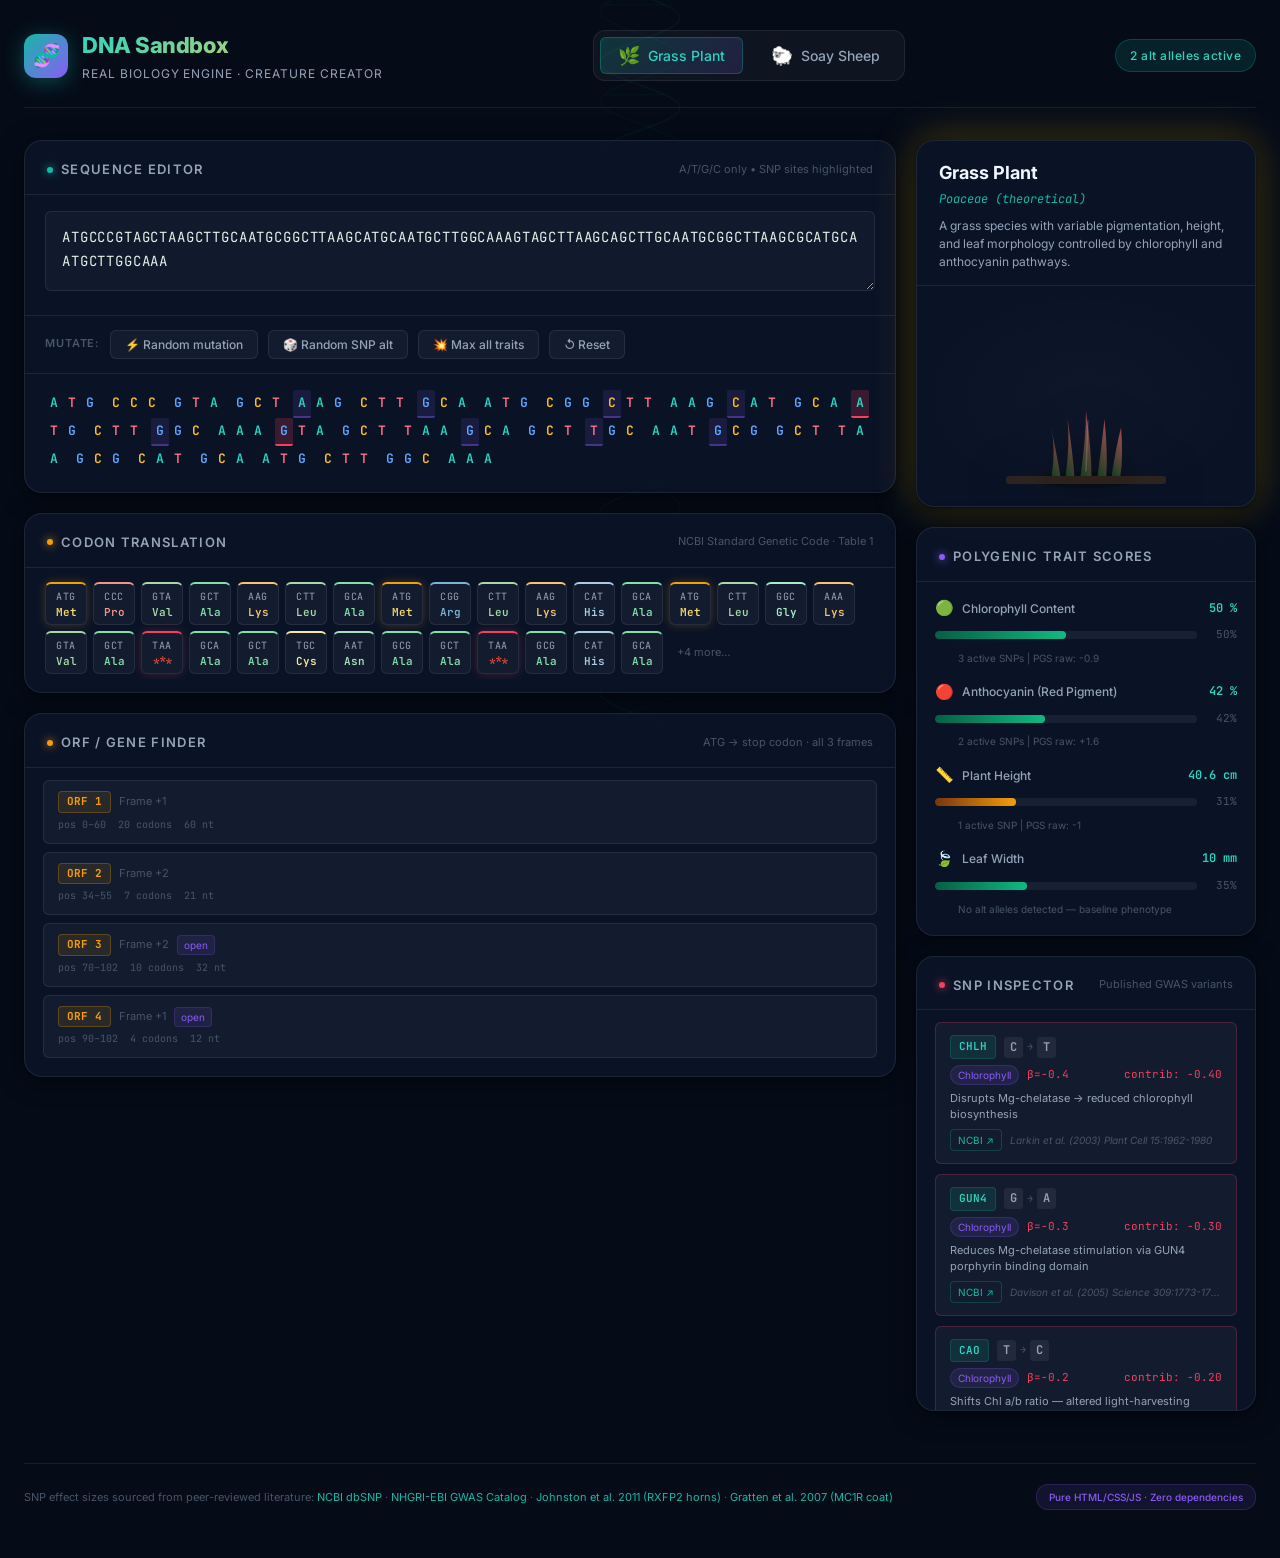
==== index.html @ c13b2281 "Initial commit: DNA Sandbox — Creature Creator with real biology engine - index.html: full app shell" ====
<!DOCTYPE html>
<html lang="en">
<head>
  <meta charset="UTF-8" />
  <meta name="viewport" content="width=device-width, initial-scale=1.0" />
  <title>DNA Sandbox — Creature Creator | Real Biology Engine</title>
  <meta name="description" content="Edit base pairs and watch real genetic traits change in real time. A scientifically grounded genotype-to-phenotype simulation using published GWAS effect sizes." />
  <link rel="stylesheet" href="css/main.css" />
</head>
<body>

<!-- Helix background canvas -->
<canvas id="helix-canvas" aria-hidden="true"></canvas>

<!-- Floating SNP tooltip -->
<div id="snp-tooltip" role="tooltip" aria-live="polite"></div>

<!-- Mutation flash notification -->
<div id="mutation-flash" role="status" aria-live="polite"></div>

<div class="app-wrapper">

  <!-- ── Header ─────────────────────────────────────────────────────────── -->
  <header class="app-header">
    <div class="header-brand">
      <div class="brand-icon">🧬</div>
      <div>
        <div class="brand-title">DNA Sandbox</div>
        <div class="brand-subtitle">Real Biology Engine · Creature Creator</div>
      </div>
    </div>

    <div class="org-switcher" role="group" aria-label="Organism selector">
      <button class="org-btn active" id="btn-plant" data-organism="plant">
        <span class="org-icon">🌿</span>
        <span>Grass Plant</span>
      </button>
      <button class="org-btn" id="btn-animal" data-organism="animal">
        <span class="org-icon">🐑</span>
        <span>Soay Sheep</span>
      </button>
    </div>

    <div id="snp-count-badge" aria-live="polite">Loading…</div>
  </header>

  <!-- ── Main grid ──────────────────────────────────────────────────────── -->
  <main class="main-grid">

    <!-- Left column: sequence editor + panels -->
    <div class="left-col">

      <!-- Sequence Editor -->
      <section class="glass-card seq-editor-card" aria-labelledby="seq-editor-title">
        <div class="card-header">
          <h1 class="card-title" id="seq-editor-title">
            <span class="card-title-dot"></span>
            Sequence Editor
          </h1>
          <span style="font-size:11px;color:var(--text-muted)">A/T/G/C only • SNP sites highlighted</span>
        </div>
        <div class="card-body">
          <div class="seq-textarea-wrap">
            <textarea
              id="seq-input"
              aria-label="DNA sequence input — type A, T, G, or C"
              placeholder="Type or paste a DNA sequence: ATGCCCGTAGCT…"
              spellcheck="false"
              autocomplete="off"
              autocorrect="off"
              autocapitalize="characters"
            ></textarea>
          </div>

          <!-- Mutation toolbar -->
          <div class="mutation-toolbar">
            <label>Mutate:</label>
            <button class="mut-btn" id="btn-random-mut" data-mutate="random"
                    title="Inject a random point mutation">⚡ Random mutation</button>
            <button class="mut-btn highlight" id="btn-snp-alt" data-mutate="snp-alt"
                    title="Flip a random SNP site to its alt allele">🎲 Random SNP alt</button>
            <button class="mut-btn highlight" id="btn-all-alt" data-mutate="all-alt"
                    title="Set ALL SNP sites to their alt alleles">💥 Max all traits</button>
            <button class="mut-btn danger" id="btn-reset" data-mutate="reset"
                    title="Reset to reference sequence">↺ Reset</button>
          </div>

          <!-- Colorized sequence display -->
          <div class="seq-display-wrap" aria-label="Colorized base view with SNP hotspots">
            <div id="seq-display" role="region"></div>
          </div>
        </div>
      </section>

      <!-- Codon Strip -->
      <section class="glass-card" aria-labelledby="codon-strip-title">
        <div class="card-header">
          <h2 class="card-title" id="codon-strip-title">
            <span class="card-title-dot" style="background:var(--amber);box-shadow:0 0 8px var(--amber)"></span>
            Codon Translation
          </h2>
          <span style="font-size:11px;color:var(--text-muted)">NCBI Standard Genetic Code · Table 1</span>
        </div>
        <div class="codon-strip-wrap">
          <div id="codon-strip" role="list" aria-label="Codon to amino acid translation"></div>
        </div>
      </section>

      <!-- Gene Finder -->
      <section class="glass-card" aria-labelledby="gene-finder-title">
        <div class="card-header">
          <h2 class="card-title" id="gene-finder-title">
            <span class="card-title-dot" style="background:var(--amber);box-shadow:0 0 8px var(--amber)"></span>
            ORF / Gene Finder
          </h2>
          <span style="font-size:11px;color:var(--text-muted)">ATG → stop codon · all 3 frames</span>
        </div>
        <div class="gene-panel-wrap">
          <div id="gene-list" role="list" aria-label="Open reading frames detected in sequence"></div>
        </div>
      </section>

    </div><!-- /left-col -->

    <!-- Right column: organism + traits + SNP inspector -->
    <div class="right-col">

      <!-- Organism renderer card -->
      <section class="glass-card" id="organism-card" aria-labelledby="organism-card-title">
        <div class="organism-info">
          <h2 id="organism-name">Grass Plant</h2>
          <div class="sci-name" id="organism-sci">Poaceae (theoretical)</div>
          <div class="org-desc" id="organism-desc">Loading organism data…</div>
        </div>
        <div class="svg-canvas-wrap">
          <svg id="organism-svg" viewBox="0 0 200 180" xmlns="http://www.w3.org/2000/svg"
               role="img" aria-label="Live organism phenotype render based on your DNA sequence">
          </svg>
        </div>
      </section>

      <!-- Trait scoreboard -->
      <section class="glass-card" aria-labelledby="trait-board-title">
        <div class="card-header">
          <h2 class="card-title" id="trait-board-title">
            <span class="card-title-dot" style="background:var(--violet);box-shadow:0 0 8px var(--violet)"></span>
            Polygenic Trait Scores
          </h2>
        </div>
        <div class="trait-board-wrap">
          <div id="trait-board" role="list" aria-label="Trait scores computed from polygenic scoring"></div>
        </div>
      </section>

      <!-- SNP Inspector -->
      <section class="glass-card" aria-labelledby="snp-inspector-title">
        <div class="card-header">
          <h2 class="card-title" id="snp-inspector-title">
            <span class="card-title-dot" style="background:var(--rose);box-shadow:0 0 8px var(--rose)"></span>
            SNP Inspector
          </h2>
          <span style="font-size:11px;color:var(--text-muted)">Published GWAS variants</span>
        </div>
        <div class="snp-panel-wrap">
          <div id="snp-list" role="list" aria-label="Detected SNPs with effect sizes and citations"></div>
        </div>
      </section>

    </div><!-- /right-col -->

  </main><!-- /main-grid -->

  <!-- ── Footer ─────────────────────────────────────────────────────────── -->
  <footer class="app-footer">
    <div class="footer-text">
      SNP effect sizes sourced from peer-reviewed literature:
      <a href="https://www.ncbi.nlm.nih.gov/snp/" target="_blank">NCBI dbSNP</a> ·
      <a href="https://www.ebi.ac.uk/gwas/" target="_blank">NHGRI-EBI GWAS Catalog</a> ·
      <a href="https://doi.org/10.1126/science.1197170" target="_blank">Johnston et al. 2011 (RXFP2 horns)</a> ·
      <a href="https://doi.org/10.1534/genetics.106.067447" target="_blank">Gratten et al. 2007 (MC1R coat)</a>
    </div>
    <div class="footer-badge">Pure HTML/CSS/JS · Zero dependencies</div>
  </footer>

</div><!-- /app-wrapper -->

<!-- JS modules (load order matters) -->
<script src="js/codon-table.js"></script>
<script src="js/gene-parser.js"></script>
<script src="js/snp-scanner.js"></script>
<script src="js/polygenic-score.js"></script>
<script src="js/renderer.js"></script>
<script src="js/app.js"></script>

</body>
</html>
---- css/main.css ----
/* ═══════════════════════════════════════════════════════════════════════════
   DNA Sandbox — main.css
   Design: Deep navy / lab-dark, bioluminescent teal + amber, glassmorphism
   Fonts: JetBrains Mono (DNA), Inter (UI)
   ═══════════════════════════════════════════════════════════════════════════ */

@import url('https://fonts.googleapis.com/css2?family=Inter:wght@300;400;500;600;700;800&family=JetBrains+Mono:wght@400;500;600&display=swap');

/* ── Tokens ──────────────────────────────────────────────────────────────── */
:root {
  --bg-base:        #050c18;
  --bg-surface:     #0a1628;
  --bg-card:        rgba(12, 22, 42, 0.85);
  --bg-glass:       rgba(255, 255, 255, 0.04);
  --bg-glass-hover: rgba(255, 255, 255, 0.07);

  --border:         rgba(255, 255, 255, 0.08);
  --border-glow:    rgba(20, 184, 166, 0.3);

  --teal:           #14b8a6;
  --teal-bright:    #2dd4bf;
  --teal-dim:       #0f766e;
  --amber:          #f59e0b;
  --amber-soft:     #fcd34d;
  --violet:         #8b5cf6;
  --rose:           #f43f5e;
  --emerald:        #10b981;

  --text-primary:   #f0f6ff;
  --text-secondary: #94a3b8;
  --text-muted:     #475569;
  --text-mono:      #e2f0ea;

  /* Base colors for DNA bases */
  --base-a: #2dd4bf;
  --base-t: #fb7185;
  --base-g: #60a5fa;
  --base-c: #fbbf24;

  --radius-sm:  6px;
  --radius-md:  12px;
  --radius-lg:  18px;
  --radius-xl:  24px;

  --shadow-card: 0 4px 24px rgba(0,0,0,0.6), 0 1px 3px rgba(0,0,0,0.4);
  --shadow-glow: 0 0 30px rgba(20,184,166,0.2);

  --transition: 0.2s cubic-bezier(0.4,0,0.2,1);
}

/* ── Reset & base ────────────────────────────────────────────────────────── */
*, *::before, *::after { box-sizing: border-box; margin: 0; padding: 0; }

html { scroll-behavior: smooth; }

body {
  font-family: 'Inter', system-ui, sans-serif;
  background: var(--bg-base);
  color: var(--text-primary);
  min-height: 100vh;
  overflow-x: hidden;
  line-height: 1.6;
}

/* ── Helix background ────────────────────────────────────────────────────── */
#helix-canvas {
  position: fixed;
  inset: 0;
  pointer-events: none;
  z-index: 0;
}

/* ── Layout ──────────────────────────────────────────────────────────────── */
.app-wrapper {
  position: relative;
  z-index: 1;
  max-width: 1440px;
  margin: 0 auto;
  padding: 0 24px 48px;
}

/* ── Header ──────────────────────────────────────────────────────────────── */
.app-header {
  display: flex;
  align-items: center;
  justify-content: space-between;
  padding: 28px 0 24px;
  border-bottom: 1px solid var(--border);
  margin-bottom: 32px;
  gap: 20px;
  flex-wrap: wrap;
}

.header-brand {
  display: flex;
  align-items: center;
  gap: 14px;
}

.brand-icon {
  width: 44px;
  height: 44px;
  background: linear-gradient(135deg, var(--teal), var(--violet));
  border-radius: var(--radius-md);
  display: flex;
  align-items: center;
  justify-content: center;
  font-size: 22px;
  box-shadow: 0 4px 20px rgba(20,184,166,0.35);
}

.brand-title {
  font-size: 22px;
  font-weight: 800;
  letter-spacing: -0.02em;
  background: linear-gradient(135deg, var(--teal-bright), var(--amber-soft));
  -webkit-background-clip: text;
  -webkit-text-fill-color: transparent;
  background-clip: text;
}

.brand-subtitle {
  font-size: 12px;
  color: var(--text-secondary);
  font-weight: 400;
  letter-spacing: 0.08em;
  text-transform: uppercase;
  margin-top: 1px;
}

/* Organism switcher */
.org-switcher {
  display: flex;
  gap: 10px;
  background: var(--bg-glass);
  padding: 6px;
  border-radius: var(--radius-md);
  border: 1px solid var(--border);
}

.org-btn {
  display: flex;
  align-items: center;
  gap: 8px;
  padding: 8px 18px;
  border-radius: var(--radius-sm);
  border: none;
  background: transparent;
  color: var(--text-secondary);
  font-family: 'Inter', sans-serif;
  font-size: 14px;
  font-weight: 500;
  cursor: pointer;
  transition: all var(--transition);
}

.org-btn:hover {
  color: var(--text-primary);
  background: var(--bg-glass-hover);
}

.org-btn.active {
  background: linear-gradient(135deg, rgba(20,184,166,0.2), rgba(139,92,246,0.15));
  color: var(--teal-bright);
  box-shadow: inset 0 0 0 1px rgba(20,184,166,0.3);
}

.org-btn .org-icon { font-size: 18px; }

/* Stats badge */
#snp-count-badge {
  font-size: 12px;
  padding: 6px 14px;
  border-radius: 20px;
  background: rgba(20,184,166,0.12);
  border: 1px solid rgba(20,184,166,0.25);
  color: var(--teal-bright);
  font-weight: 500;
  letter-spacing: 0.04em;
}

/* ── Main grid ───────────────────────────────────────────────────────────── */
.main-grid {
  display: grid;
  grid-template-columns: 1fr 340px;
  grid-template-rows: auto auto;
  gap: 20px;
}

.left-col { display: flex; flex-direction: column; gap: 20px; }
.right-col { display: flex; flex-direction: column; gap: 20px; }

/* ── Glass card ──────────────────────────────────────────────────────────── */
.glass-card {
  background: var(--bg-card);
  backdrop-filter: blur(20px);
  -webkit-backdrop-filter: blur(20px);
  border: 1px solid var(--border);
  border-radius: var(--radius-lg);
  box-shadow: var(--shadow-card);
  overflow: hidden;
  transition: box-shadow var(--transition);
}

.glass-card:hover {
  box-shadow: var(--shadow-card), var(--shadow-glow);
}

.card-header {
  display: flex;
  align-items: center;
  justify-content: space-between;
  padding: 18px 22px 14px;
  border-bottom: 1px solid var(--border);
}

.card-title {
  font-size: 13px;
  font-weight: 600;
  letter-spacing: 0.1em;
  text-transform: uppercase;
  color: var(--text-secondary);
  display: flex;
  align-items: center;
  gap: 8px;
}

.card-title-dot {
  width: 6px;
  height: 6px;
  border-radius: 50%;
  background: var(--teal);
  box-shadow: 0 0 8px var(--teal);
  animation: pulse-dot 2s ease-in-out infinite;
}

@keyframes pulse-dot {
  0%, 100% { opacity: 1; transform: scale(1); }
  50%       { opacity: 0.5; transform: scale(0.85); }
}

/* ── Sequence editor ─────────────────────────────────────────────────────── */
.seq-editor-card .card-body { display: flex; flex-direction: column; gap: 0; }

.seq-textarea-wrap {
  padding: 16px 20px;
  border-bottom: 1px solid var(--border);
  position: relative;
}

#seq-input {
  width: 100%;
  font-family: 'JetBrains Mono', monospace;
  font-size: 14px;
  line-height: 1.7;
  color: var(--text-mono);
  background: rgba(255,255,255,0.03);
  border: 1px solid var(--border);
  border-radius: var(--radius-sm);
  padding: 14px 16px;
  resize: vertical;
  min-height: 80px;
  max-height: 160px;
  outline: none;
  transition: border-color var(--transition), box-shadow var(--transition);
  letter-spacing: 0.06em;
}

#seq-input::placeholder { color: var(--text-muted); }

#seq-input:focus {
  border-color: rgba(20,184,166,0.5);
  box-shadow: 0 0 0 3px rgba(20,184,166,0.1);
}

/* Mutation toolbar */
.mutation-toolbar {
  display: flex;
  align-items: center;
  gap: 10px;
  padding: 14px 20px;
  border-bottom: 1px solid var(--border);
  flex-wrap: wrap;
}

.mutation-toolbar label {
  font-size: 11px;
  text-transform: uppercase;
  letter-spacing: 0.08em;
  color: var(--text-muted);
  font-weight: 600;
  white-space: nowrap;
}

.mut-btn {
  padding: 6px 14px;
  border-radius: var(--radius-sm);
  border: 1px solid var(--border);
  background: var(--bg-glass);
  color: var(--text-secondary);
  font-family: 'Inter', sans-serif;
  font-size: 12px;
  font-weight: 500;
  cursor: pointer;
  transition: all var(--transition);
}

.mut-btn:hover {
  border-color: rgba(20,184,166,0.4);
  color: var(--teal-bright);
  background: rgba(20,184,166,0.08);
}

.mut-btn.danger:hover {
  border-color: rgba(244,63,94,0.4);
  color: var(--rose);
  background: rgba(244,63,94,0.08);
}

.mut-btn.highlight:hover {
  border-color: rgba(245,158,11,0.4);
  color: var(--amber);
  background: rgba(245,158,11,0.08);
}

/* Mutation flash */
#mutation-flash {
  position: fixed;
  bottom: 24px;
  left: 50%;
  transform: translateX(-50%) translateY(20px);
  background: rgba(20,184,166,0.15);
  border: 1px solid rgba(20,184,166,0.4);
  backdrop-filter: blur(12px);
  color: var(--teal-bright);
  padding: 10px 22px;
  border-radius: 40px;
  font-size: 13px;
  font-weight: 500;
  opacity: 0;
  pointer-events: none;
  transition: opacity 0.3s ease, transform 0.3s ease;
  z-index: 1000;
  white-space: nowrap;
}

#mutation-flash.visible {
  opacity: 1;
  transform: translateX(-50%) translateY(0);
}

/* Sequence display */
.seq-display-wrap {
  padding: 16px 20px 20px;
  max-height: 180px;
  overflow-y: auto;
  overflow-x: auto;
}

#seq-display {
  font-family: 'JetBrains Mono', monospace;
  font-size: 13px;
  line-height: 2;
  letter-spacing: 0.04em;
  display: flex;
  flex-wrap: wrap;
  gap: 0;
}

.base {
  display: inline-block;
  width: 18px;
  text-align: center;
  border-radius: 3px;
  font-weight: 600;
  cursor: default;
  transition: all 0.15s ease;
}

.base:hover { transform: scale(1.2); z-index: 2; }

.base-a { color: var(--base-a); }
.base-t { color: var(--base-t); }
.base-g { color: var(--base-g); }
.base-c { color: var(--base-c); }

.codon-gap {
  display: inline-block;
  width: 8px;
}

/* SNP highlighting */
.snp-ref {
  background: rgba(139,92,246,0.12);
  border-bottom: 2px solid rgba(139,92,246,0.4);
  border-radius: 2px;
}

.snp-alt {
  background: rgba(244,63,94,0.2);
  border-bottom: 2.5px solid var(--rose);
  border-radius: 2px;
  animation: snp-pulse 1.4s ease-in-out infinite;
}

@keyframes snp-pulse {
  0%, 100% { background: rgba(244,63,94,0.2); }
  50%       { background: rgba(244,63,94,0.35); }
}

.placeholder-text { color: var(--text-muted); font-style: italic; }

/* ── Codon strip ─────────────────────────────────────────────────────────── */
.codon-strip-wrap {
  padding: 14px 20px 18px;
  overflow-x: auto;
}

#codon-strip {
  display: flex;
  flex-wrap: wrap;
  gap: 6px;
}

.codon-chip {
  display: flex;
  flex-direction: column;
  align-items: center;
  background: rgba(255,255,255,0.04);
  border: 1px solid var(--border);
  border-top: 2.5px solid var(--chip-color, rgba(255,255,255,0.2));
  border-radius: var(--radius-sm);
  padding: 5px 8px;
  min-width: 42px;
  cursor: default;
  transition: all 0.15s;
}

.codon-chip:hover {
  background: rgba(255,255,255,0.08);
  transform: translateY(-2px);
}

.codon-chip.start-codon { border-top-color: var(--amber); box-shadow: 0 0 8px rgba(245,158,11,0.25); }
.codon-chip.stop-codon  { border-top-color: var(--rose);  box-shadow: 0 0 8px rgba(244,63,94,0.25);  }

.codon-seq {
  font-family: 'JetBrains Mono', monospace;
  font-size: 10px;
  color: var(--text-secondary);
  letter-spacing: 0.04em;
}

.codon-aa {
  font-family: 'JetBrains Mono', monospace;
  font-size: 11px;
  font-weight: 600;
  color: var(--chip-color, var(--text-primary));
  line-height: 1.3;
}

.codon-more {
  display: flex;
  align-items: center;
  color: var(--text-muted);
  font-size: 11px;
  padding: 4px 8px;
}

/* ── Organism card ───────────────────────────────────────────────────────── */
#organism-card {
  --glow-color: rgba(34, 197, 94, 0.4);
  box-shadow: var(--shadow-card), 0 0 40px var(--glow-color);
  transition: box-shadow 0.5s ease;
}

.organism-info {
  padding: 18px 22px 14px;
  border-bottom: 1px solid var(--border);
}

.organism-info h2 {
  font-size: 18px;
  font-weight: 700;
  color: var(--text-primary);
  margin-bottom: 2px;
}

.organism-info .sci-name {
  font-style: italic;
  color: var(--teal);
  font-size: 12px;
  margin-bottom: 8px;
  font-family: 'JetBrains Mono', monospace;
}

.organism-info .org-desc {
  font-size: 12px;
  color: var(--text-secondary);
  line-height: 1.5;
}

/* SVG canvas container */
.svg-canvas-wrap {
  padding: 20px;
  display: flex;
  align-items: center;
  justify-content: center;
  min-height: 200px;
  position: relative;
  background: radial-gradient(ellipse at center, rgba(255,255,255,0.02) 0%, transparent 70%);
}

#organism-svg {
  width: 200px;
  height: 180px;
  overflow: visible;
  filter: drop-shadow(0 4px 20px rgba(0,0,0,0.5));
  transition: filter 0.4s ease;
}

/* ── Trait scoreboard ────────────────────────────────────────────────────── */
.trait-board-wrap { padding: 14px 18px 18px; display: flex; flex-direction: column; gap: 14px; }

#trait-board { display: flex; flex-direction: column; gap: 14px; }

.trait-row { display: flex; flex-direction: column; gap: 6px; }

.trait-header {
  display: flex;
  align-items: center;
  gap: 8px;
  font-size: 13px;
}

.trait-icon { font-size: 15px; }

.trait-label {
  flex: 1;
  font-weight: 500;
  color: var(--text-secondary);
  font-size: 12px;
}

.trait-value {
  font-family: 'JetBrains Mono', monospace;
  font-size: 12px;
  color: var(--teal-bright);
  font-weight: 600;
}

.trait-bar-wrap {
  display: flex;
  align-items: center;
  gap: 10px;
}

.trait-bar {
  flex: 1;
  height: 8px;
  background: rgba(255,255,255,0.06);
  border-radius: 4px;
  overflow: hidden;
  position: relative;
}

.trait-bar-fill {
  height: 100%;
  width: var(--bar-fill, 50%);
  border-radius: 4px;
  transition: width 0.5s cubic-bezier(0.4,0,0.2,1);
}

.trait-bar-fill.high   { background: linear-gradient(90deg, var(--teal-dim), var(--teal-bright)); }
.trait-bar-fill.medium { background: linear-gradient(90deg, #065f46, var(--emerald)); }
.trait-bar-fill.low    { background: linear-gradient(90deg, #78350f, var(--amber)); }

.trait-pct {
  font-family: 'JetBrains Mono', monospace;
  font-size: 11px;
  color: var(--text-muted);
  min-width: 30px;
  text-align: right;
}

.trait-contributors {
  font-size: 10px;
  color: var(--text-muted);
  padding-left: 23px;
}

/* ── SNP Inspector ───────────────────────────────────────────────────────── */
.snp-panel-wrap { padding: 12px 18px 18px; max-height: 400px; overflow-y: auto; }

#snp-list { display: flex; flex-direction: column; gap: 10px; }

.snp-entry {
  border-radius: var(--radius-sm);
  border: 1px solid var(--border);
  padding: 12px 14px;
  background: var(--bg-glass);
  transition: all var(--transition);
}

.snp-entry:hover {
  background: var(--bg-glass-hover);
  border-color: rgba(255,255,255,0.12);
}

.snp-active { border-color: rgba(244,63,94,0.25); }
.snp-ref-only { opacity: 0.6; }

.snp-gene {
  display: flex;
  align-items: center;
  gap: 8px;
  margin-bottom: 6px;
}

.gene-badge {
  font-family: 'JetBrains Mono', monospace;
  font-size: 11px;
  font-weight: 600;
  padding: 2px 8px;
  border-radius: 4px;
  background: rgba(20,184,166,0.12);
  border: 1px solid rgba(20,184,166,0.2);
  color: var(--teal-bright);
}

.snp-allele {
  display: flex;
  align-items: center;
  gap: 4px;
  font-family: 'JetBrains Mono', monospace;
  font-size: 12px;
}

.allele-base {
  padding: 1px 6px;
  border-radius: 3px;
  background: rgba(255,255,255,0.06);
  font-weight: 600;
  color: var(--text-secondary);
}

.allele-base.allele-current { background: rgba(20,184,166,0.15); color: var(--teal-bright); }
.allele-base.allele-current.alt { background: rgba(244,63,94,0.18); color: var(--rose); }

.allele-arrow { color: var(--text-muted); font-size: 10px; }

.snp-trait {
  display: flex;
  align-items: center;
  gap: 8px;
  margin-bottom: 5px;
}

.trait-tag {
  font-size: 10px;
  padding: 1px 7px;
  border-radius: 12px;
  background: rgba(139,92,246,0.12);
  border: 1px solid rgba(139,92,246,0.2);
  color: var(--violet);
  text-transform: capitalize;
}

.beta-value { font-family: 'JetBrains Mono', monospace; font-size: 11px; }
.contrib-value { font-family: 'JetBrains Mono', monospace; font-size: 11px; margin-left: auto; }

.effect-positive { color: var(--emerald); }
.effect-negative { color: var(--rose); }
.effect-neutral  { color: var(--text-muted); }

.snp-desc {
  font-size: 11px;
  color: var(--text-secondary);
  line-height: 1.5;
  margin-bottom: 6px;
}

.snp-citation {
  display: flex;
  align-items: center;
  gap: 8px;
}

.citation-link {
  font-size: 10px;
  color: var(--teal);
  text-decoration: none;
  padding: 2px 7px;
  border: 1px solid rgba(20,184,166,0.25);
  border-radius: 4px;
  transition: all var(--transition);
  white-space: nowrap;
}

.citation-link:hover { background: rgba(20,184,166,0.1); color: var(--teal-bright); }

.citation-text {
  font-size: 10px;
  color: var(--text-muted);
  font-style: italic;
  line-height: 1.4;
  overflow: hidden;
  text-overflow: ellipsis;
  white-space: nowrap;
}

/* ── Gene finder ─────────────────────────────────────────────────────────── */
.gene-panel-wrap { padding: 12px 18px 18px; }
#gene-list { display: flex; flex-direction: column; gap: 8px; }

.orf-entry {
  background: var(--bg-glass);
  border: 1px solid var(--border);
  border-radius: var(--radius-sm);
  padding: 10px 14px;
  transition: all var(--transition);
}

.orf-entry:hover { background: var(--bg-glass-hover); }

.orf-header {
  display: flex;
  align-items: center;
  gap: 8px;
  margin-bottom: 4px;
}

.orf-badge {
  font-family: 'JetBrains Mono', monospace;
  font-size: 11px;
  font-weight: 700;
  color: var(--amber);
  background: rgba(245,158,11,0.1);
  border: 1px solid rgba(245,158,11,0.25);
  padding: 1px 8px;
  border-radius: 4px;
}

.orf-frame { font-size: 11px; color: var(--text-muted); }

.orf-open {
  font-size: 10px;
  color: var(--violet);
  background: rgba(139,92,246,0.1);
  border: 1px solid rgba(139,92,246,0.2);
  padding: 1px 6px;
  border-radius: 4px;
}

.orf-meta {
  display: flex;
  gap: 12px;
  font-family: 'JetBrains Mono', monospace;
  font-size: 10px;
  color: var(--text-muted);
}

/* ── SNP tooltip ─────────────────────────────────────────────────────────── */
#snp-tooltip {
  position: fixed;
  top: 0;
  left: 0;
  z-index: 9999;
  background: rgba(10, 20, 40, 0.97);
  backdrop-filter: blur(16px);
  border: 1px solid rgba(20,184,166,0.3);
  border-radius: var(--radius-md);
  padding: 16px 18px;
  max-width: 320px;
  box-shadow: 0 8px 40px rgba(0,0,0,0.6);
  pointer-events: none;
  opacity: 0;
  transition: opacity 0.15s ease;
}

.tt-gene {
  font-weight: 700;
  font-size: 13px;
  color: var(--teal-bright);
  margin-bottom: 3px;
}

.tt-locus {
  font-family: 'JetBrains Mono', monospace;
  font-size: 10px;
  color: var(--text-muted);
  margin-bottom: 8px;
}

.tt-desc {
  font-size: 12px;
  color: var(--text-secondary);
  line-height: 1.5;
  margin-bottom: 8px;
}

.tt-beta {
  font-size: 12px;
  color: var(--amber);
  margin-bottom: 4px;
}

.tt-allele {
  font-family: 'JetBrains Mono', monospace;
  font-size: 12px;
  color: var(--text-secondary);
  margin-bottom: 8px;
}

.tt-allele strong { color: var(--text-primary); }

.tt-source {
  font-size: 10px;
  color: var(--text-muted);
  font-style: italic;
  margin-bottom: 8px;
  line-height: 1.4;
}

.tt-link {
  font-size: 11px;
  color: var(--teal);
  text-decoration: none;
  display: inline-block;
}

.tt-link:hover { color: var(--teal-bright); text-decoration: underline; }

/* ── Empty state ─────────────────────────────────────────────────────────── */
.empty-state {
  color: var(--text-muted);
  font-size: 12px;
  text-align: center;
  padding: 16px 0;
  font-style: italic;
}

/* ── Scrollbars ──────────────────────────────────────────────────────────── */
::-webkit-scrollbar { width: 5px; height: 5px; }
::-webkit-scrollbar-track { background: transparent; }
::-webkit-scrollbar-thumb { background: rgba(255,255,255,0.1); border-radius: 3px; }
::-webkit-scrollbar-thumb:hover { background: rgba(255,255,255,0.18); }

/* ── Footer ──────────────────────────────────────────────────────────────── */
.app-footer {
  margin-top: 32px;
  padding-top: 20px;
  border-top: 1px solid var(--border);
  display: flex;
  align-items: center;
  justify-content: space-between;
  flex-wrap: wrap;
  gap: 12px;
}

.footer-text {
  font-size: 11px;
  color: var(--text-muted);
  line-height: 1.6;
}

.footer-text a { color: var(--teal); text-decoration: none; }
.footer-text a:hover { text-decoration: underline; }

.footer-badge {
  font-size: 10px;
  padding: 4px 12px;
  border-radius: 12px;
  background: rgba(139,92,246,0.1);
  border: 1px solid rgba(139,92,246,0.2);
  color: var(--violet);
  font-weight: 500;
}

/* ── Responsive ──────────────────────────────────────────────────────────── */
@media (max-width: 900px) {
  .main-grid {
    grid-template-columns: 1fr;
  }

  .right-col {
    display: grid;
    grid-template-columns: 1fr 1fr;
    gap: 16px;
  }
}

@media (max-width: 600px) {
  .app-header { flex-direction: column; align-items: flex-start; }
  .right-col { grid-template-columns: 1fr; }
  .org-switcher { flex-wrap: wrap; }
}
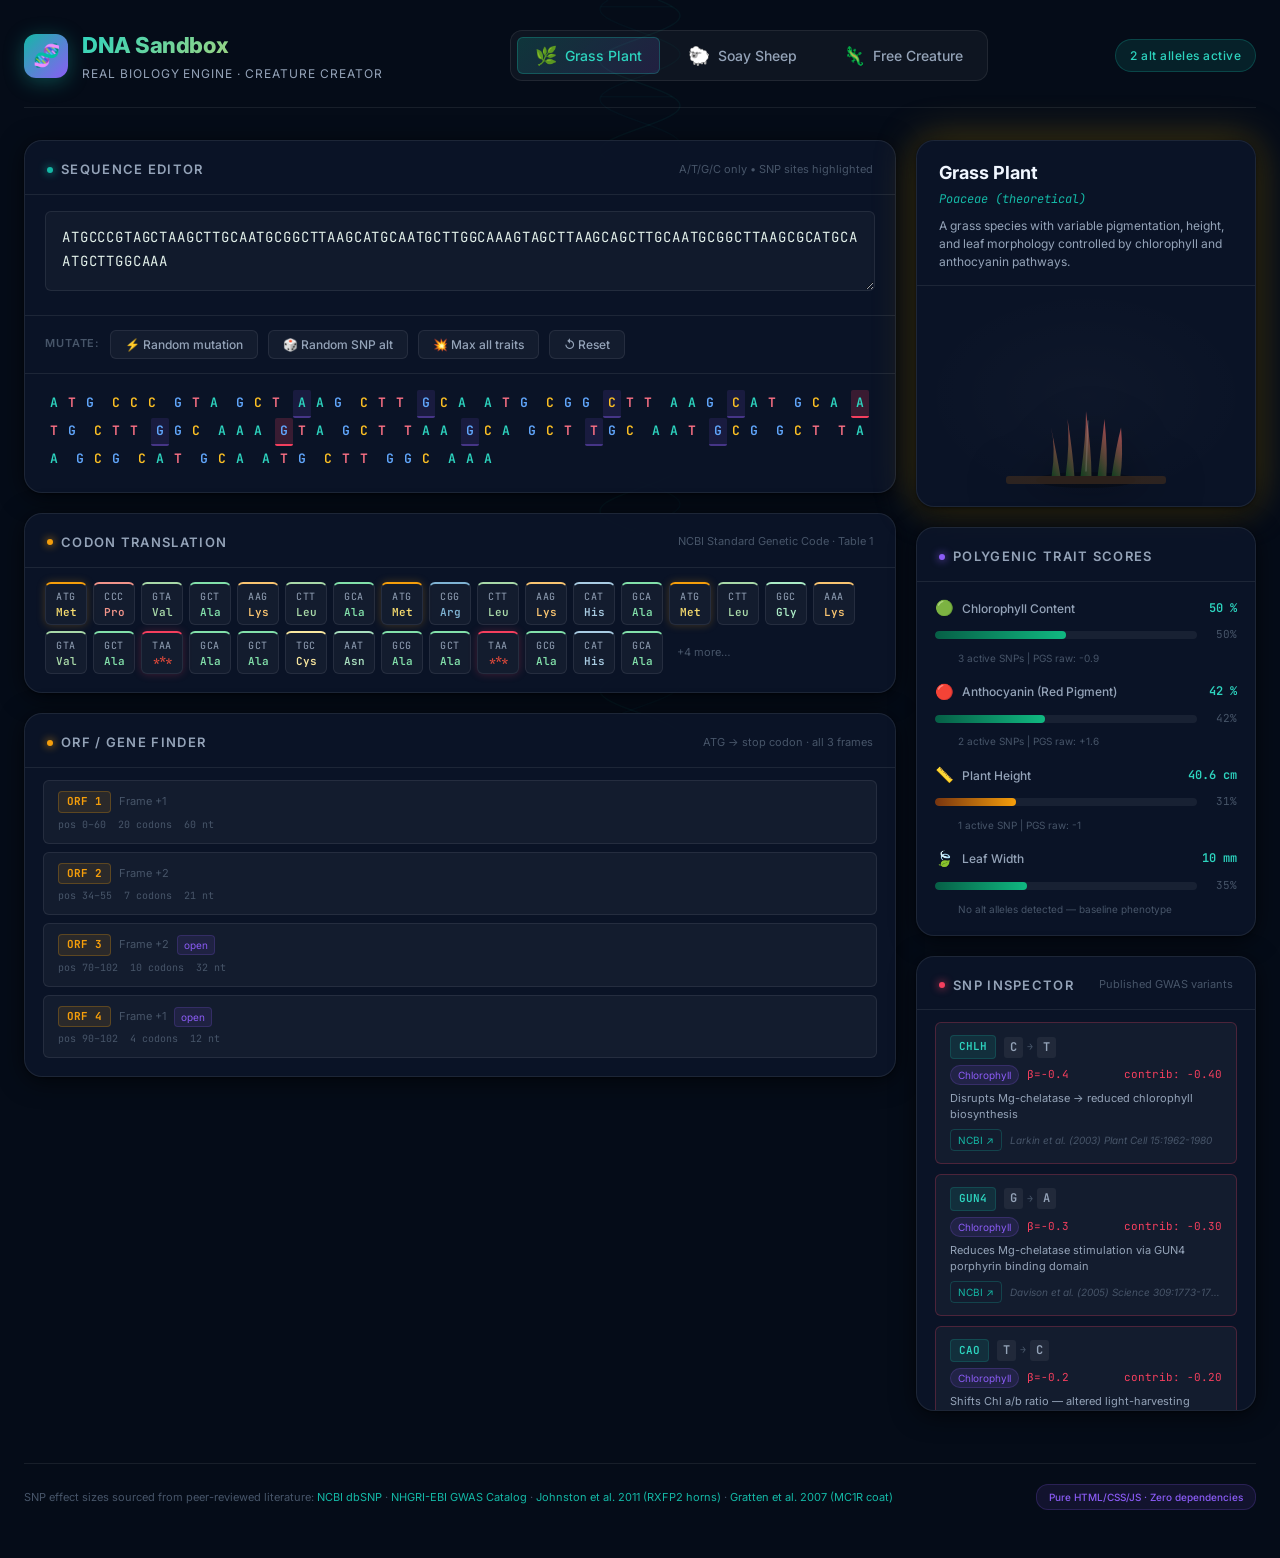
==== commit 635e9c8e: "feat: procedural creature builder from amino acid sequence Add 'Free Creature' third organism tab po" ====
--- a/index.html
+++ b/index.html
@@ -38,6 +38,10 @@
       <button class="org-btn" id="btn-animal" data-organism="animal">
         <span class="org-icon">🐑</span>
         <span>Soay Sheep</span>
+      </button>
+      <button class="org-btn" id="btn-creature" data-organism="creature">
+        <span class="org-icon">🦎</span>
+        <span>Free Creature</span>
       </button>
     </div>
 
@@ -189,6 +193,7 @@
 <script src="js/gene-parser.js"></script>
 <script src="js/snp-scanner.js"></script>
 <script src="js/polygenic-score.js"></script>
+<script src="js/creature-builder.js"></script>
 <script src="js/renderer.js"></script>
 <script src="js/app.js"></script>
 
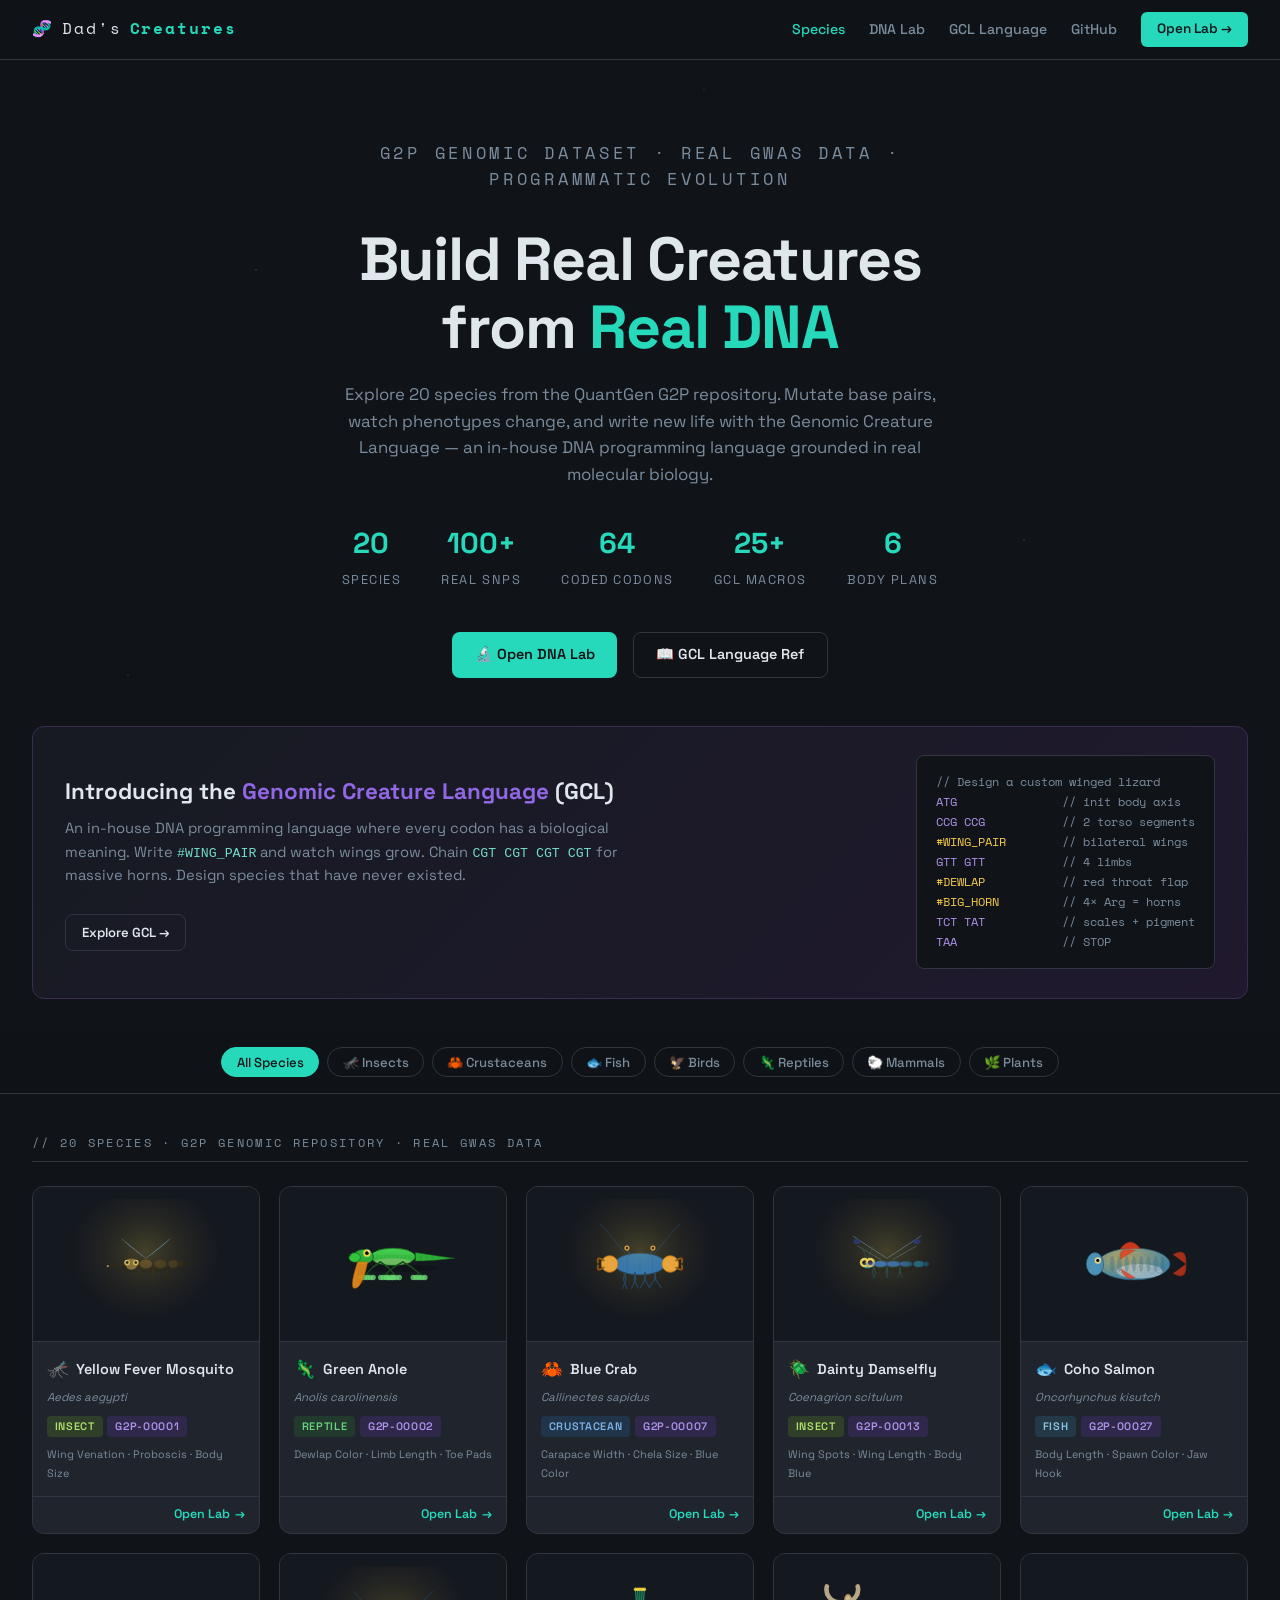
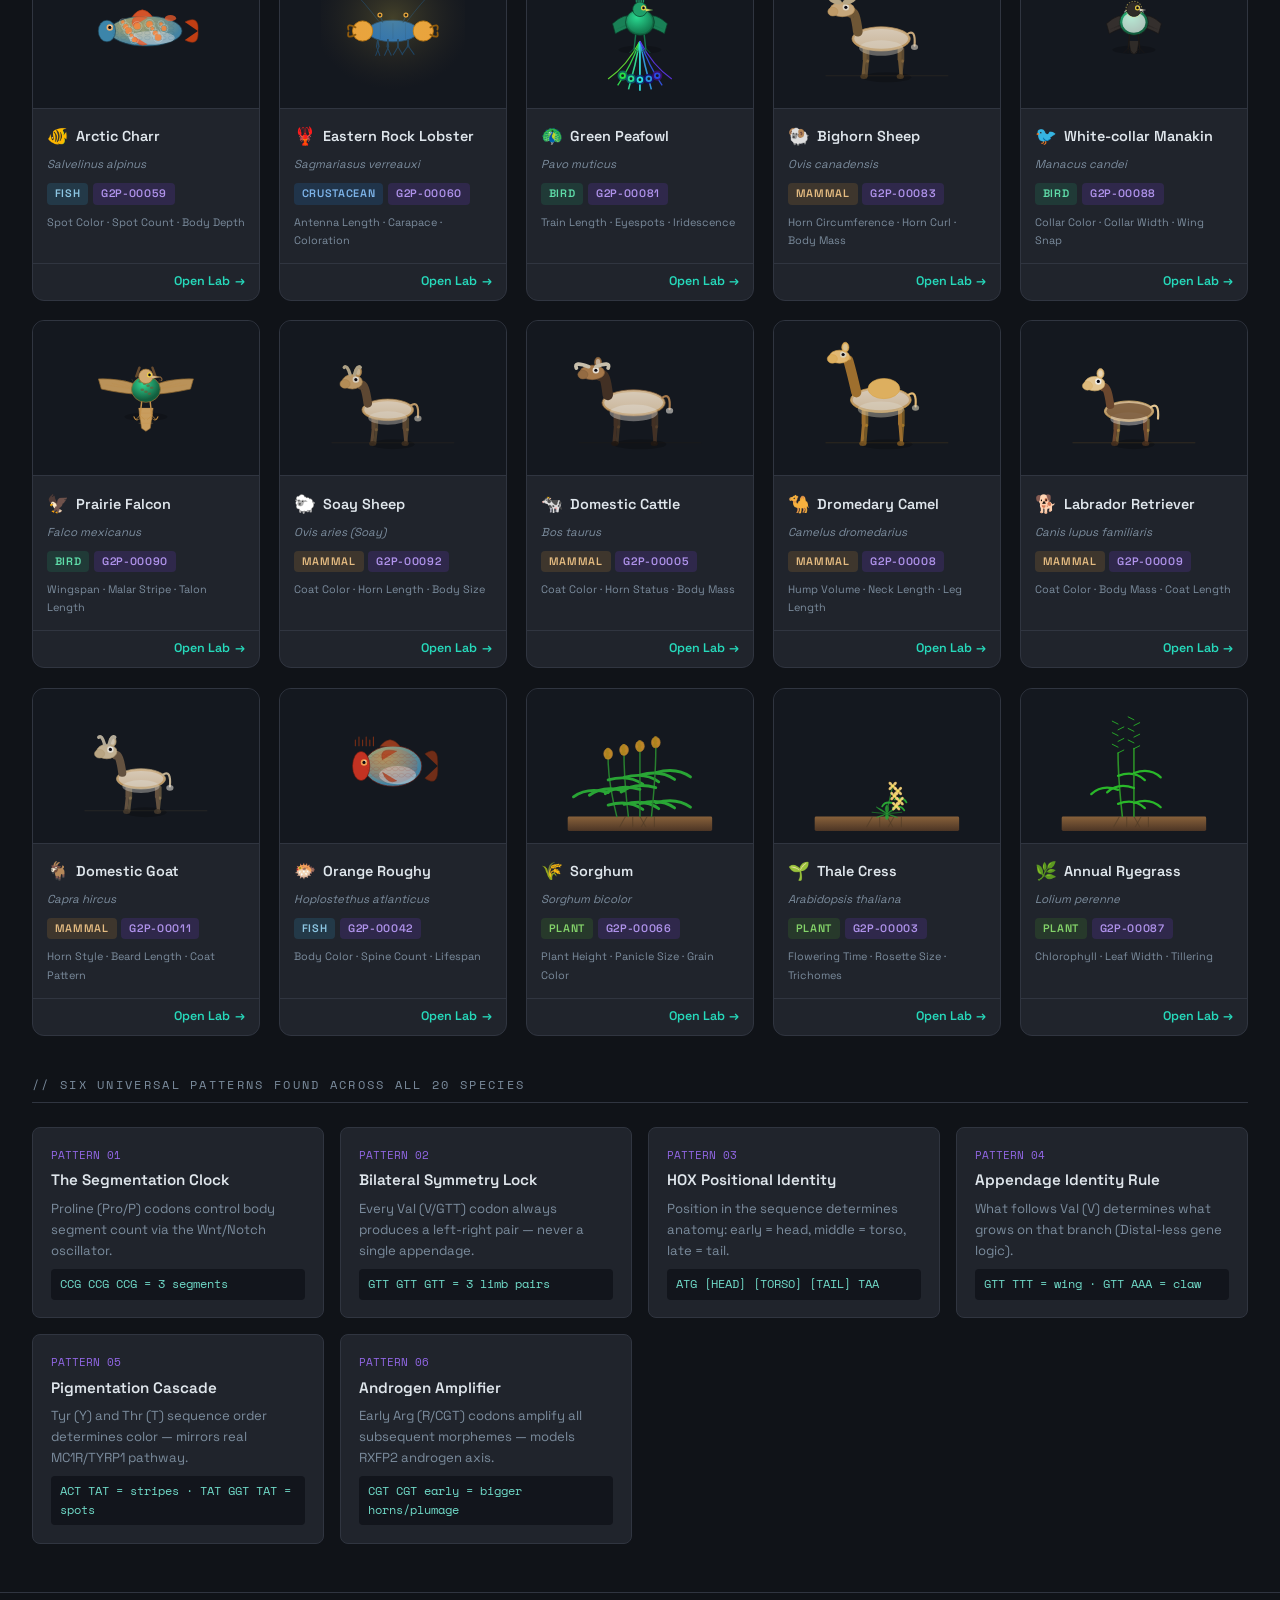
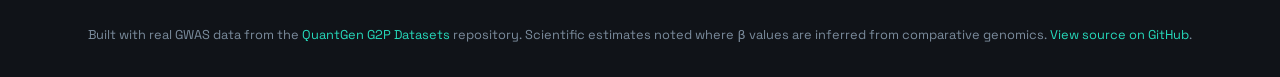
==== commit 7192ab45: "feat: 20-species encyclopedia + Genomic Creature Language (GCL) Major expansion from 2 organisms to " ====
--- a/index.html
+++ b/index.html
@@ -1,201 +1,261 @@
 <!DOCTYPE html>
 <html lang="en">
 <head>
-  <meta charset="UTF-8" />
-  <meta name="viewport" content="width=device-width, initial-scale=1.0" />
-  <title>DNA Sandbox — Creature Creator | Real Biology Engine</title>
-  <meta name="description" content="Edit base pairs and watch real genetic traits change in real time. A scientifically grounded genotype-to-phenotype simulation using published GWAS effect sizes." />
-  <link rel="stylesheet" href="css/main.css" />
+  <meta charset="UTF-8"/>
+  <meta name="viewport" content="width=device-width, initial-scale=1.0"/>
+  <title>Dad's Creatures — Genomic Species Encyclopedia</title>
+  <meta name="description" content="Explore 20 real species from the G2P genomic dataset. Mutate DNA sequences, watch creatures change in real-time, and design new life with the Genomic Creature Language (GCL)."/>
+  <link rel="preconnect" href="https://fonts.googleapis.com"/>
+  <link rel="stylesheet" href="css/gallery.css"/>
 </head>
 <body>
 
-<!-- Helix background canvas -->
-<canvas id="helix-canvas" aria-hidden="true"></canvas>
-
-<!-- Floating SNP tooltip -->
-<div id="snp-tooltip" role="tooltip" aria-live="polite"></div>
-
-<!-- Mutation flash notification -->
-<div id="mutation-flash" role="status" aria-live="polite"></div>
-
-<div class="app-wrapper">
-
-  <!-- ── Header ─────────────────────────────────────────────────────────── -->
-  <header class="app-header">
-    <div class="header-brand">
-      <div class="brand-icon">🧬</div>
-      <div>
-        <div class="brand-title">DNA Sandbox</div>
-        <div class="brand-subtitle">Real Biology Engine · Creature Creator</div>
+<!-- ── NAV ─────────────────────────────────────────────────────────── -->
+<nav>
+  <a class="nav-logo" href="index.html">🧬 <span>Dad's</span>Creatures</a>
+  <div class="nav-links">
+    <a href="index.html" class="active">Species</a>
+    <a href="lab.html">DNA Lab</a>
+    <a href="language/index.html">GCL Language</a>
+    <a href="https://github.com/Ihbearon/Dads-creatures" target="_blank">GitHub</a>
+    <a href="lab.html" class="cta">Open Lab →</a>
+  </div>
+</nav>
+
+<!-- ── HERO ─────────────────────────────────────────────────────────── -->
+<section class="hero">
+  <p class="hero-eyebrow">G2P Genomic Dataset · Real GWAS Data · Programmatic Evolution</p>
+  <h1>Build Real Creatures<br/>from <em>Real DNA</em></h1>
+  <p>Explore 20 species from the QuantGen G2P repository. Mutate base pairs, watch phenotypes change, and write new life with the Genomic Creature Language — an in-house DNA programming language grounded in real molecular biology.</p>
+  <div class="hero-stats">
+    <div class="hero-stat"><strong>20</strong><span>Species</span></div>
+    <div class="hero-stat"><strong>100+</strong><span>Real SNPs</span></div>
+    <div class="hero-stat"><strong>64</strong><span>Coded Codons</span></div>
+    <div class="hero-stat"><strong>25+</strong><span>GCL Macros</span></div>
+    <div class="hero-stat"><strong>6</strong><span>Body Plans</span></div>
+  </div>
+  <div class="hero-actions">
+    <a href="lab.html" class="btn btn-primary">🔬 Open DNA Lab</a>
+    <a href="language/index.html" class="btn btn-secondary">📖 GCL Language Ref</a>
+  </div>
+</section>
+
+<!-- ── GCL PROMO STRIP ─────────────────────────────────────────────── -->
+<div class="gcl-strip" style="margin: 0 2rem 2rem; padding: 1.8rem 2rem;">
+  <div>
+    <h2>Introducing the <span>Genomic Creature Language</span> (GCL)</h2>
+    <p>An in-house DNA programming language where every codon has a biological meaning. Write <code style="color:hsl(170,60%,65%);font-size:0.9em">#WING_PAIR</code> and watch wings grow. Chain <code style="color:hsl(170,60%,65%);font-size:0.9em">CGT CGT CGT CGT</code> for massive horns. Design species that have never existed.</p>
+    <br/>
+    <a href="language/index.html" class="btn btn-secondary" style="font-size:0.82rem;padding:0.45rem 1rem">Explore GCL →</a>
+  </div>
+  <div class="gcl-code"><span class="cm">// Design a custom winged lizard</span>
+<span class="kw">ATG</span>               <span class="cm">// init body axis</span>
+<span class="kw">CCG CCG</span>           <span class="cm">// 2 torso segments</span>
+<span class="nt">#WING_PAIR</span>        <span class="cm">// bilateral wings</span>
+<span class="kw">GTT GTT</span>           <span class="cm">// 4 limbs</span>
+<span class="nt">#DEWLAP</span>           <span class="cm">// red throat flap</span>
+<span class="nt">#BIG_HORN</span>         <span class="cm">// 4× Arg = horns</span>
+<span class="kw">TCT TAT</span>           <span class="cm">// scales + pigment</span>
+<span class="kw">TAA</span>               <span class="cm">// STOP</span></div>
+</div>
+
+<!-- ── FILTER BAR ─────────────────────────────────────────────────── -->
+<div class="filter-bar">
+  <button class="filter-btn active" data-filter="all">All Species</button>
+  <button class="filter-btn" data-filter="insect">🦟 Insects</button>
+  <button class="filter-btn" data-filter="crustacean">🦀 Crustaceans</button>
+  <button class="filter-btn" data-filter="fish">🐟 Fish</button>
+  <button class="filter-btn" data-filter="bird">🦅 Birds</button>
+  <button class="filter-btn" data-filter="reptile">🦎 Reptiles</button>
+  <button class="filter-btn" data-filter="mammal">🐑 Mammals</button>
+  <button class="filter-btn" data-filter="plant">🌿 Plants</button>
+</div>
+
+<!-- ── SPECIES GRID ───────────────────────────────────────────────── -->
+<section class="gallery-section">
+  <p class="section-heading">// 20 species · G2P genomic repository · real GWAS data</p>
+  <div class="species-grid" id="speciesGrid">
+    <!-- Populated by JS -->
+  </div>
+</section>
+
+<!-- ── PATTERN SECTION ───────────────────────────────────────────── -->
+<section class="patterns-section">
+  <p class="section-heading">// six universal patterns found across all 20 species</p>
+  <div class="pattern-cards">
+    <div class="pattern-card">
+      <div class="pattern-number">PATTERN 01</div>
+      <h3>The Segmentation Clock</h3>
+      <p>Proline (Pro/P) codons control body segment count via the Wnt/Notch oscillator.</p>
+      <code>CCG CCG CCG = 3 segments</code>
+    </div>
+    <div class="pattern-card">
+      <div class="pattern-number">PATTERN 02</div>
+      <h3>Bilateral Symmetry Lock</h3>
+      <p>Every Val (V/GTT) codon always produces a left-right pair — never a single appendage.</p>
+      <code>GTT GTT GTT = 3 limb pairs</code>
+    </div>
+    <div class="pattern-card">
+      <div class="pattern-number">PATTERN 03</div>
+      <h3>HOX Positional Identity</h3>
+      <p>Position in the sequence determines anatomy: early = head, middle = torso, late = tail.</p>
+      <code>ATG [HEAD] [TORSO] [TAIL] TAA</code>
+    </div>
+    <div class="pattern-card">
+      <div class="pattern-number">PATTERN 04</div>
+      <h3>Appendage Identity Rule</h3>
+      <p>What follows Val (V) determines what grows on that branch (Distal-less gene logic).</p>
+      <code>GTT TTT = wing · GTT AAA = claw</code>
+    </div>
+    <div class="pattern-card">
+      <div class="pattern-number">PATTERN 05</div>
+      <h3>Pigmentation Cascade</h3>
+      <p>Tyr (Y) and Thr (T) sequence order determines color — mirrors real MC1R/TYRP1 pathway.</p>
+      <code>ACT TAT = stripes · TAT GGT TAT = spots</code>
+    </div>
+    <div class="pattern-card">
+      <div class="pattern-number">PATTERN 06</div>
+      <h3>Androgen Amplifier</h3>
+      <p>Early Arg (R/CGT) codons amplify all subsequent morphemes — models RXFP2 androgen axis.</p>
+      <code>CGT CGT early = bigger horns/plumage</code>
+    </div>
+  </div>
+</section>
+
+<!-- ── FOOTER ─────────────────────────────────────────────────────── -->
+<footer>
+  <p>Built with real GWAS data from the <a href="https://github.com/QuantGen/G2P-Datasets" target="_blank">QuantGen G2P Datasets</a> repository.
+  Scientific estimates noted where β values are inferred from comparative genomics.
+  <a href="https://github.com/Ihbearon/Dads-creatures" target="_blank">View source on GitHub</a>.</p>
+</footer>
+
+<script>
+// ── Species metadata for gallery cards ──────────────────────────────
+const SPECIES_META = [
+  { id:'mosquito',       name:'Yellow Fever Mosquito', sci:'Aedes aegypti',          icon:'🦟', type:'insect',     g2p:'00001', traits:['Wing Venation','Proboscis','Body Size'] },
+  { id:'green-anole',    name:'Green Anole',           sci:'Anolis carolinensis',    icon:'🦎', type:'reptile',    g2p:'00002', traits:['Dewlap Color','Limb Length','Toe Pads'] },
+  { id:'blue-crab',      name:'Blue Crab',             sci:'Callinectes sapidus',   icon:'🦀', type:'crustacean', g2p:'00007', traits:['Carapace Width','Chela Size','Blue Color'] },
+  { id:'damselfly',      name:'Dainty Damselfly',      sci:'Coenagrion scitulum',   icon:'🪲', type:'insect',     g2p:'00013', traits:['Wing Spots','Wing Length','Body Blue'] },
+  { id:'coho-salmon',    name:'Coho Salmon',           sci:'Oncorhynchus kisutch',  icon:'🐟', type:'fish',       g2p:'00027', traits:['Body Length','Spawn Color','Jaw Hook'] },
+  { id:'arctic-charr',   name:'Arctic Charr',          sci:'Salvelinus alpinus',    icon:'🐠', type:'fish',       g2p:'00059', traits:['Spot Color','Spot Count','Body Depth'] },
+  { id:'rock-lobster',   name:'Eastern Rock Lobster',  sci:'Sagmariasus verreauxi', icon:'🦞', type:'crustacean', g2p:'00060', traits:['Antenna Length','Carapace','Coloration'] },
+  { id:'green-peafowl',  name:'Green Peafowl',         sci:'Pavo muticus',          icon:'🦚', type:'bird',       g2p:'00081', traits:['Train Length','Eyespots','Iridescence'] },
+  { id:'bighorn-sheep',  name:'Bighorn Sheep',         sci:'Ovis canadensis',       icon:'🐏', type:'mammal',     g2p:'00083', traits:['Horn Circumference','Horn Curl','Body Mass'] },
+  { id:'manakin',        name:'White-collar Manakin',  sci:'Manacus candei',        icon:'🐦', type:'bird',       g2p:'00088', traits:['Collar Color','Collar Width','Wing Snap'] },
+  { id:'prairie-falcon', name:'Prairie Falcon',        sci:'Falco mexicanus',       icon:'🦅', type:'bird',       g2p:'00090', traits:['Wingspan','Malar Stripe','Talon Length'] },
+  { id:'soay-sheep',     name:'Soay Sheep',            sci:'Ovis aries (Soay)',     icon:'🐑', type:'mammal',     g2p:'00092', traits:['Coat Color','Horn Length','Body Size'] },
+  { id:'cattle',         name:'Domestic Cattle',       sci:'Bos taurus',            icon:'🐄', type:'mammal',     g2p:'00005', traits:['Coat Color','Horn Status','Body Mass'] },
+  { id:'camel',          name:'Dromedary Camel',       sci:'Camelus dromedarius',   icon:'🐪', type:'mammal',     g2p:'00008', traits:['Hump Volume','Neck Length','Leg Length'] },
+  { id:'labrador',       name:'Labrador Retriever',    sci:'Canis lupus familiaris',icon:'🐕', type:'mammal',     g2p:'00009', traits:['Coat Color','Body Mass','Coat Length'] },
+  { id:'goat',           name:'Domestic Goat',         sci:'Capra hircus',          icon:'🐐', type:'mammal',     g2p:'00011', traits:['Horn Style','Beard Length','Coat Pattern'] },
+  { id:'orange-roughy',  name:'Orange Roughy',         sci:'Hoplostethus atlanticus',icon:'🐡',type:'fish',       g2p:'00042', traits:['Body Color','Spine Count','Lifespan'] },
+  { id:'sorghum',        name:'Sorghum',               sci:'Sorghum bicolor',       icon:'🌾', type:'plant',      g2p:'00066', traits:['Plant Height','Panicle Size','Grain Color'] },
+  { id:'arabidopsis',    name:'Thale Cress',           sci:'Arabidopsis thaliana',  icon:'🌱', type:'plant',      g2p:'00003', traits:['Flowering Time','Rosette Size','Trichomes'] },
+  { id:'grass-plant',    name:'Annual Ryegrass',       sci:'Lolium perenne',        icon:'🌿', type:'plant',      g2p:'00087', traits:['Chlorophyll','Leaf Width','Tillering'] },
+];
+
+const TYPE_TAG = {
+  insect:'tag-insect', crustacean:'tag-crustacean', fish:'tag-fish',
+  bird:'tag-bird', reptile:'tag-reptile', mammal:'tag-mammal', plant:'tag-plant'
+};
+
+function buildCard(sp) {
+  const link   = `lab.html?species=${sp.id}`;
+  const tagCls = TYPE_TAG[sp.type] || '';
+  const traits = sp.traits.map(t => `<span style="font-size:0.68rem;color:var(--muted)">${t}</span>`).join(' · ');
+  return `
+  <a class="species-card" href="${link}" data-type="${sp.type}" id="card-${sp.id}" aria-label="Open ${sp.name} lab">
+    <div class="card-svg-wrap">
+      <svg viewBox="0 0 200 180" id="svg-${sp.id}"></svg>
+    </div>
+    <div class="card-body">
+      <div class="card-icon-name">
+        <span class="card-icon">${sp.icon}</span>
+        <span class="card-name">${sp.name}</span>
       </div>
-    </div>
-
-    <div class="org-switcher" role="group" aria-label="Organism selector">
-      <button class="org-btn active" id="btn-plant" data-organism="plant">
-        <span class="org-icon">🌿</span>
-        <span>Grass Plant</span>
-      </button>
-      <button class="org-btn" id="btn-animal" data-organism="animal">
-        <span class="org-icon">🐑</span>
-        <span>Soay Sheep</span>
-      </button>
-      <button class="org-btn" id="btn-creature" data-organism="creature">
-        <span class="org-icon">🦎</span>
-        <span>Free Creature</span>
-      </button>
-    </div>
-
-    <div id="snp-count-badge" aria-live="polite">Loading…</div>
-  </header>
-
-  <!-- ── Main grid ──────────────────────────────────────────────────────── -->
-  <main class="main-grid">
-
-    <!-- Left column: sequence editor + panels -->
-    <div class="left-col">
-
-      <!-- Sequence Editor -->
-      <section class="glass-card seq-editor-card" aria-labelledby="seq-editor-title">
-        <div class="card-header">
-          <h1 class="card-title" id="seq-editor-title">
-            <span class="card-title-dot"></span>
-            Sequence Editor
-          </h1>
-          <span style="font-size:11px;color:var(--text-muted)">A/T/G/C only • SNP sites highlighted</span>
-        </div>
-        <div class="card-body">
-          <div class="seq-textarea-wrap">
-            <textarea
-              id="seq-input"
-              aria-label="DNA sequence input — type A, T, G, or C"
-              placeholder="Type or paste a DNA sequence: ATGCCCGTAGCT…"
-              spellcheck="false"
-              autocomplete="off"
-              autocorrect="off"
-              autocapitalize="characters"
-            ></textarea>
-          </div>
-
-          <!-- Mutation toolbar -->
-          <div class="mutation-toolbar">
-            <label>Mutate:</label>
-            <button class="mut-btn" id="btn-random-mut" data-mutate="random"
-                    title="Inject a random point mutation">⚡ Random mutation</button>
-            <button class="mut-btn highlight" id="btn-snp-alt" data-mutate="snp-alt"
-                    title="Flip a random SNP site to its alt allele">🎲 Random SNP alt</button>
-            <button class="mut-btn highlight" id="btn-all-alt" data-mutate="all-alt"
-                    title="Set ALL SNP sites to their alt alleles">💥 Max all traits</button>
-            <button class="mut-btn danger" id="btn-reset" data-mutate="reset"
-                    title="Reset to reference sequence">↺ Reset</button>
-          </div>
-
-          <!-- Colorized sequence display -->
-          <div class="seq-display-wrap" aria-label="Colorized base view with SNP hotspots">
-            <div id="seq-display" role="region"></div>
-          </div>
-        </div>
-      </section>
-
-      <!-- Codon Strip -->
-      <section class="glass-card" aria-labelledby="codon-strip-title">
-        <div class="card-header">
-          <h2 class="card-title" id="codon-strip-title">
-            <span class="card-title-dot" style="background:var(--amber);box-shadow:0 0 8px var(--amber)"></span>
-            Codon Translation
-          </h2>
-          <span style="font-size:11px;color:var(--text-muted)">NCBI Standard Genetic Code · Table 1</span>
-        </div>
-        <div class="codon-strip-wrap">
-          <div id="codon-strip" role="list" aria-label="Codon to amino acid translation"></div>
-        </div>
-      </section>
-
-      <!-- Gene Finder -->
-      <section class="glass-card" aria-labelledby="gene-finder-title">
-        <div class="card-header">
-          <h2 class="card-title" id="gene-finder-title">
-            <span class="card-title-dot" style="background:var(--amber);box-shadow:0 0 8px var(--amber)"></span>
-            ORF / Gene Finder
-          </h2>
-          <span style="font-size:11px;color:var(--text-muted)">ATG → stop codon · all 3 frames</span>
-        </div>
-        <div class="gene-panel-wrap">
-          <div id="gene-list" role="list" aria-label="Open reading frames detected in sequence"></div>
-        </div>
-      </section>
-
-    </div><!-- /left-col -->
-
-    <!-- Right column: organism + traits + SNP inspector -->
-    <div class="right-col">
-
-      <!-- Organism renderer card -->
-      <section class="glass-card" id="organism-card" aria-labelledby="organism-card-title">
-        <div class="organism-info">
-          <h2 id="organism-name">Grass Plant</h2>
-          <div class="sci-name" id="organism-sci">Poaceae (theoretical)</div>
-          <div class="org-desc" id="organism-desc">Loading organism data…</div>
-        </div>
-        <div class="svg-canvas-wrap">
-          <svg id="organism-svg" viewBox="0 0 200 180" xmlns="http://www.w3.org/2000/svg"
-               role="img" aria-label="Live organism phenotype render based on your DNA sequence">
-          </svg>
-        </div>
-      </section>
-
-      <!-- Trait scoreboard -->
-      <section class="glass-card" aria-labelledby="trait-board-title">
-        <div class="card-header">
-          <h2 class="card-title" id="trait-board-title">
-            <span class="card-title-dot" style="background:var(--violet);box-shadow:0 0 8px var(--violet)"></span>
-            Polygenic Trait Scores
-          </h2>
-        </div>
-        <div class="trait-board-wrap">
-          <div id="trait-board" role="list" aria-label="Trait scores computed from polygenic scoring"></div>
-        </div>
-      </section>
-
-      <!-- SNP Inspector -->
-      <section class="glass-card" aria-labelledby="snp-inspector-title">
-        <div class="card-header">
-          <h2 class="card-title" id="snp-inspector-title">
-            <span class="card-title-dot" style="background:var(--rose);box-shadow:0 0 8px var(--rose)"></span>
-            SNP Inspector
-          </h2>
-          <span style="font-size:11px;color:var(--text-muted)">Published GWAS variants</span>
-        </div>
-        <div class="snp-panel-wrap">
-          <div id="snp-list" role="list" aria-label="Detected SNPs with effect sizes and citations"></div>
-        </div>
-      </section>
-
-    </div><!-- /right-col -->
-
-  </main><!-- /main-grid -->
-
-  <!-- ── Footer ─────────────────────────────────────────────────────────── -->
-  <footer class="app-footer">
-    <div class="footer-text">
-      SNP effect sizes sourced from peer-reviewed literature:
-      <a href="https://www.ncbi.nlm.nih.gov/snp/" target="_blank">NCBI dbSNP</a> ·
-      <a href="https://www.ebi.ac.uk/gwas/" target="_blank">NHGRI-EBI GWAS Catalog</a> ·
-      <a href="https://doi.org/10.1126/science.1197170" target="_blank">Johnston et al. 2011 (RXFP2 horns)</a> ·
-      <a href="https://doi.org/10.1534/genetics.106.067447" target="_blank">Gratten et al. 2007 (MC1R coat)</a>
-    </div>
-    <div class="footer-badge">Pure HTML/CSS/JS · Zero dependencies</div>
-  </footer>
-
-</div><!-- /app-wrapper -->
-
-<!-- JS modules (load order matters) -->
-<script src="js/codon-table.js"></script>
-<script src="js/gene-parser.js"></script>
-<script src="js/snp-scanner.js"></script>
-<script src="js/polygenic-score.js"></script>
-<script src="js/creature-builder.js"></script>
-<script src="js/renderer.js"></script>
-<script src="js/app.js"></script>
-
+      <div class="card-sci">${sp.sci}</div>
+      <div class="card-tags">
+        <span class="tag ${tagCls}">${sp.type}</span>
+        <span class="tag tag-g2p">G2P-${sp.g2p}</span>
+      </div>
+      <div style="font-size:0.72rem;color:var(--muted)">${traits}</div>
+    </div>
+    <div class="card-open" style="padding:0.5rem 0.85rem">Open Lab <span>→</span></div>
+  </a>`;
+}
+
+// Render grid
+const grid = document.getElementById('speciesGrid');
+grid.innerHTML = SPECIES_META.map(buildCard).join('');
+
+// Filter buttons
+document.querySelectorAll('.filter-btn').forEach(btn => {
+  btn.addEventListener('click', () => {
+    document.querySelectorAll('.filter-btn').forEach(b => b.classList.remove('active'));
+    btn.classList.add('active');
+    const filter = btn.dataset.filter;
+    document.querySelectorAll('.species-card').forEach(card => {
+      const show = filter === 'all' || card.dataset.type === filter;
+      card.style.display = show ? 'flex' : 'none';
+    });
+  });
+});
+
+// Render species SVG thumbnails after load
+window.addEventListener('load', () => {
+  // Load all renderer scripts then render thumbnails
+  const scripts = [
+    'js/codon-table.js','js/gene-parser.js','js/snp-scanner.js',
+    'js/polygenic-score.js','js/creature-builder.js',
+    'js/renderers/render-insect.js','js/renderers/render-fish.js',
+    'js/renderers/render-bird.js','js/renderers/render-reptile.js',
+    'js/renderers/render-mammal.js','js/renderers/render-plant.js',
+    'js/species-renderer.js'
+  ];
+
+  let loaded = 0;
+  for (const src of scripts) {
+    const s = document.createElement('script');
+    s.src = src;
+    s.onload = () => {
+      loaded++;
+      if (loaded === scripts.length) renderThumbnails();
+    };
+    document.body.appendChild(s);
+  }
+
+  function renderThumbnails() {
+    // Load species registry then render each card
+    fetch('data/species-registry.json')
+      .then(r => r.json())
+      .then(registry => {
+        for (const sp of SPECIES_META) {
+          const svgEl   = document.getElementById(`svg-${sp.id}`);
+          const specDef = registry.species[sp.id];
+          if (!svgEl || !specDef) continue;
+          // Build baseline scores (all traits at their baseline)
+          const baseScores = {};
+          for (const [k, def] of Object.entries(specDef.traits || {})) {
+            const range = (def.max - def.min) || 1;
+            const norm  = ((def.baseline - def.min) / range) * 100;
+            baseScores[k] = { normalizedScore: norm, traitValue: def.baseline };
+          }
+          try {
+            renderSpecies(sp.id, baseScores, svgEl, []);
+          } catch(e) {
+            svgEl.innerHTML = `<text x="100" y="90" text-anchor="middle" fill="#666" font-size="24">${sp.icon}</text>`;
+          }
+        }
+      })
+      .catch(() => {
+        // fallback: just show emoji
+        for (const sp of SPECIES_META) {
+          const svgEl = document.getElementById(`svg-${sp.id}`);
+          if (svgEl) svgEl.innerHTML = `<text x="100" y="90" text-anchor="middle" fill="#aaa" font-size="48">${sp.icon}</text>`;
+        }
+      });
+  }
+});
+</script>
 </body>
 </html>
--- a/css/gallery.css
+++ b/css/gallery.css
@@ -0,0 +1,253 @@
+/* gallery.css — Species gallery hub styles */
+@import url('https://fonts.googleapis.com/css2?family=Space+Grotesk:wght@300;400;500;600;700&family=Space+Mono:ital,wght@0,400;0,700;1,400&display=swap');
+
+/* ─── Reset ─────────────────────────────────────────────────────────── */
+*, *::before, *::after { box-sizing: border-box; margin: 0; padding: 0; }
+:root {
+  --bg:       hsl(220,20%,8%);
+  --surface:  hsl(220,18%,12%);
+  --card:     hsl(220,16%,15%);
+  --border:   hsl(220,14%,22%);
+  --text:     hsl(210,25%,90%);
+  --muted:    hsl(210,15%,55%);
+  --accent:   hsl(170,70%,50%);
+  --accent2:  hsl(260,70%,65%);
+  --gold:     hsl(45,90%,62%);
+  --red:      hsl(0,75%,60%);
+  --font:     'Space Grotesk', system-ui, sans-serif;
+  --mono:     'Space Mono', monospace;
+  --r:        12px;
+  --r-sm:     8px;
+  --shadow:   0 4px 32px rgba(0,0,0,0.5);
+}
+
+body {
+  font-family: var(--font);
+  background: var(--bg);
+  color: var(--text);
+  min-height: 100vh;
+  line-height: 1.6;
+}
+
+/* ─── Starfield backdrop ─────────────────────────────────────────────── */
+body::before {
+  content: '';
+  position: fixed;
+  inset: 0;
+  background-image:
+    radial-gradient(1px 1px at 20% 30%, hsla(200,80%,80%,0.4) 0%, transparent 100%),
+    radial-gradient(1px 1px at 55% 10%, hsla(260,80%,80%,0.3) 0%, transparent 100%),
+    radial-gradient(1px 1px at 80% 60%, hsla(170,80%,80%,0.3) 0%, transparent 100%),
+    radial-gradient(1px 1px at 10% 75%, hsla(45,80%,80%,0.25) 0%, transparent 100%),
+    radial-gradient(1px 1px at 65% 80%, hsla(0,80%,80%,0.2) 0%, transparent 100%);
+  pointer-events: none;
+  z-index: 0;
+}
+
+/* ─── NAV ────────────────────────────────────────────────────────────── */
+nav {
+  position: sticky; top: 0; z-index: 100;
+  background: hsla(220,20%,8%,0.85);
+  backdrop-filter: blur(14px);
+  border-bottom: 1px solid var(--border);
+  display: flex; align-items: center; justify-content: space-between;
+  padding: 0.75rem 2rem;
+}
+.nav-logo {
+  font-family: var(--mono); font-size: 1rem; font-weight: 700; letter-spacing: 0.12em;
+  color: var(--accent); text-decoration: none;
+  display: flex; align-items: center; gap: 0.5rem;
+}
+.nav-logo span { color: var(--text); font-weight: 400; }
+.nav-links { display: flex; gap: 1.5rem; align-items: center; }
+.nav-links a {
+  color: var(--muted); text-decoration: none; font-size: 0.88rem; font-weight: 500;
+  transition: color 0.2s;
+}
+.nav-links a:hover { color: var(--accent); }
+.nav-links a.active { color: var(--accent); }
+.nav-links .cta {
+  background: var(--accent); color: hsl(220,20%,10%); padding: 0.4rem 1rem;
+  border-radius: 6px; font-weight: 600; font-size: 0.85rem;
+}
+.nav-links .cta:hover { background: hsl(170,70%,60%); color: hsl(220,20%,8%); }
+
+/* ─── HERO ────────────────────────────────────────────────────────────── */
+.hero {
+  text-align: center; padding: 5rem 2rem 3rem;
+  position: relative; z-index: 1;
+}
+.hero-eyebrow {
+  font-family: var(--mono); font-size: 0.78rem; letter-spacing: 0.22em;
+  text-transform: uppercase; color: var(--accent); margin-bottom: 1rem;
+}
+.hero h1 {
+  font-size: clamp(2.2rem, 5vw, 3.8rem); font-weight: 700; line-height: 1.12;
+  letter-spacing: -0.02em; margin-bottom: 1.2rem;
+}
+.hero h1 em { font-style: normal; color: var(--accent); }
+.hero p {
+  font-size: 1.05rem; color: var(--muted); max-width: 620px; margin: 0 auto 2rem;
+}
+.hero-stats {
+  display: flex; justify-content: center; gap: 2.5rem; flex-wrap: wrap; margin-bottom: 2.5rem;
+}
+.hero-stat { text-align: center; }
+.hero-stat strong { display: block; font-size: 1.8rem; font-weight: 700; color: var(--accent); }
+.hero-stat span { font-size: 0.8rem; color: var(--muted); text-transform: uppercase; letter-spacing: 0.12em; }
+.hero-actions { display: flex; gap: 1rem; justify-content: center; flex-wrap: wrap; }
+.btn {
+  display: inline-flex; align-items: center; gap: 0.5rem;
+  padding: 0.65rem 1.4rem; border-radius: 8px; font-weight: 600; font-size: 0.9rem;
+  text-decoration: none; border: none; cursor: pointer; transition: all 0.2s;
+  font-family: var(--font);
+}
+.btn-primary { background: var(--accent); color: hsl(220,20%,8%); }
+.btn-primary:hover { background: hsl(170,70%,60%); transform: translateY(-1px); }
+.btn-secondary { background: transparent; color: var(--text); border: 1px solid var(--border); }
+.btn-secondary:hover { border-color: var(--accent); color: var(--accent); }
+
+/* ─── FILTER BAR ─────────────────────────────────────────────────────── */
+.filter-bar {
+  position: sticky; top: 57px; z-index: 90;
+  display: flex; gap: 0.5rem; flex-wrap: wrap; justify-content: center;
+  padding: 1rem 2rem;
+  background: hsla(220,20%,8%,0.7); backdrop-filter: blur(8px);
+  border-bottom: 1px solid var(--border);
+}
+.filter-btn {
+  padding: 0.35rem 0.9rem; border-radius: 999px; font-size: 0.82rem; font-weight: 500;
+  border: 1px solid var(--border); background: transparent; color: var(--muted);
+  cursor: pointer; transition: all 0.18s; font-family: var(--font);
+}
+.filter-btn:hover { border-color: var(--accent); color: var(--accent); }
+.filter-btn.active { background: var(--accent); border-color: var(--accent); color: hsl(220,20%,8%); }
+
+/* ─── SPECIES GRID ───────────────────────────────────────────────────── */
+.gallery-section {
+  max-width: 1300px; margin: 0 auto; padding: 2.5rem 2rem;
+  position: relative; z-index: 1;
+}
+.section-heading {
+  font-family: var(--mono); font-size: 0.72rem; text-transform: uppercase;
+  letter-spacing: 0.2em; color: var(--muted); margin-bottom: 1.5rem;
+  border-bottom: 1px solid var(--border); padding-bottom: 0.5rem;
+}
+.species-grid {
+  display: grid;
+  grid-template-columns: repeat(auto-fill, minmax(190px, 1fr));
+  gap: 1.2rem;
+}
+
+/* ─── SPECIES CARD ───────────────────────────────────────────────────── */
+.species-card {
+  background: var(--card);
+  border: 1px solid var(--border);
+  border-radius: var(--r);
+  overflow: hidden;
+  cursor: pointer;
+  text-decoration: none;
+  color: inherit;
+  transition: transform 0.22s, border-color 0.22s, box-shadow 0.22s;
+  display: flex; flex-direction: column;
+}
+.species-card:hover {
+  transform: translateY(-4px);
+  border-color: var(--accent);
+  box-shadow: 0 8px 32px hsla(170,70%,50%,0.18);
+}
+.card-svg-wrap {
+  background: hsl(220,20%,10%);
+  display: flex; align-items: center; justify-content: center;
+  padding: 0.75rem;
+  border-bottom: 1px solid var(--border);
+  min-height: 130px;
+}
+.card-svg-wrap svg { width: 100%; height: 100%; max-height: 130px; }
+.card-body { padding: 0.85rem; flex: 1; }
+.card-icon-name { display: flex; align-items: center; gap: 0.45rem; margin-bottom: 0.3rem; }
+.card-icon { font-size: 1.1rem; }
+.card-name { font-size: 0.9rem; font-weight: 600; color: var(--text); line-height: 1.3; }
+.card-sci  { font-size: 0.72rem; color: var(--muted); font-style: italic; margin-bottom: 0.6rem; }
+.card-tags { display: flex; gap: 0.3rem; flex-wrap: wrap; margin-bottom: 0.5rem; }
+.tag {
+  padding: 0.12rem 0.5rem; border-radius: 4px; font-size: 0.68rem; font-weight: 600;
+  letter-spacing: 0.06em; text-transform: uppercase;
+}
+.tag-insect     { background: hsla(85,65%,40%,0.2);  color: hsl(85,65%,65%);  }
+.tag-crustacean { background: hsla(210,70%,45%,0.2); color: hsl(210,70%,70%); }
+.tag-fish       { background: hsla(200,60%,45%,0.2); color: hsl(200,60%,72%); }
+.tag-bird       { background: hsla(155,65%,35%,0.2); color: hsl(155,65%,62%); }
+.tag-reptile    { background: hsla(130,55%,35%,0.2); color: hsl(130,55%,62%); }
+.tag-mammal     { background: hsla(35,55%,45%,0.2);  color: hsl(35,65%,70%);  }
+.tag-plant      { background: hsla(105,55%,35%,0.2); color: hsl(105,55%,62%); }
+.tag-g2p        { background: hsla(260,55%,50%,0.2); color: hsl(260,70%,75%); }
+.card-g2p { font-family: var(--mono); font-size: 0.68rem; color: var(--muted); }
+.card-open {
+  display: flex; align-items: center; justify-content: flex-end; gap: 0.3rem;
+  font-size: 0.78rem; font-weight: 600; color: var(--accent); margin-top: auto;
+  padding-top: 0.5rem; border-top: 1px solid var(--border);
+}
+
+/* ─── GCL PROMO STRIP ────────────────────────────────────────────────── */
+.gcl-strip {
+  background: linear-gradient(135deg, hsl(220,20%,11%), hsl(260,30%,14%));
+  border: 1px solid hsl(260,30%,25%);
+  border-radius: var(--r);
+  padding: 2rem 2.5rem;
+  display: grid; grid-template-columns: 1fr auto;
+  gap: 2rem; align-items: center;
+  margin: 0 auto 3rem;
+  max-width: 1300px;
+}
+.gcl-strip h2 { font-size: 1.4rem; font-weight: 700; margin-bottom: 0.5rem; }
+.gcl-strip h2 span { color: var(--accent2); }
+.gcl-strip p { color: var(--muted); font-size: 0.92rem; max-width: 580px; }
+.gcl-code {
+  font-family: var(--mono); font-size: 0.78rem; color: hsl(170,60%,70%);
+  background: hsl(220,20%,8%); border: 1px solid var(--border);
+  border-radius: 8px; padding: 1rem 1.2rem; white-space: pre; min-width: 240px;
+}
+.gcl-code .cm { color: var(--muted); }
+.gcl-code .kw { color: hsl(260,70%,75%); }
+.gcl-code .nt { color: hsl(45,90%,62%); }
+
+/* ─── PATTERN PANEL ──────────────────────────────────────────────────── */
+.patterns-section {
+  max-width: 1300px; margin: 0 auto 3rem; padding: 0 2rem;
+  position: relative; z-index: 1;
+}
+.pattern-cards {
+  display: grid; grid-template-columns: repeat(auto-fill, minmax(240px, 1fr)); gap: 1rem;
+}
+.pattern-card {
+  background: var(--card); border: 1px solid var(--border);
+  border-radius: var(--r-sm); padding: 1.1rem;
+  transition: border-color 0.2s;
+}
+.pattern-card:hover { border-color: var(--accent2); }
+.pattern-number { font-family: var(--mono); font-size: 0.7rem; color: var(--accent2); margin-bottom: 0.3rem; }
+.pattern-card h3 { font-size: 0.95rem; font-weight: 600; margin-bottom: 0.3rem; }
+.pattern-card p  { font-size: 0.82rem; color: var(--muted); }
+.pattern-card code {
+  display: block; margin-top: 0.5rem;
+  font-family: var(--mono); font-size: 0.72rem; color: hsl(170,60%,65%);
+  background: hsl(220,20%,9%); padding: 0.4rem 0.6rem; border-radius: 4px;
+}
+
+/* ─── FOOTER ─────────────────────────────────────────────────────────── */
+footer {
+  text-align: center; padding: 2rem; color: var(--muted); font-size: 0.8rem;
+  border-top: 1px solid var(--border); position: relative; z-index: 1;
+}
+footer a { color: var(--accent); text-decoration: none; }
+
+/* ─── RESPONSIVE ─────────────────────────────────────────────────────── */
+@media (max-width: 640px) {
+  nav { padding: 0.65rem 1rem; }
+  .hero { padding: 3.5rem 1rem 2rem; }
+  .gallery-section { padding: 1.5rem 1rem; }
+  .species-grid { grid-template-columns: repeat(auto-fill, minmax(150px, 1fr)); gap: 0.8rem; }
+  .gcl-strip { grid-template-columns: 1fr; }
+  .gcl-code { display: none; }
+}
